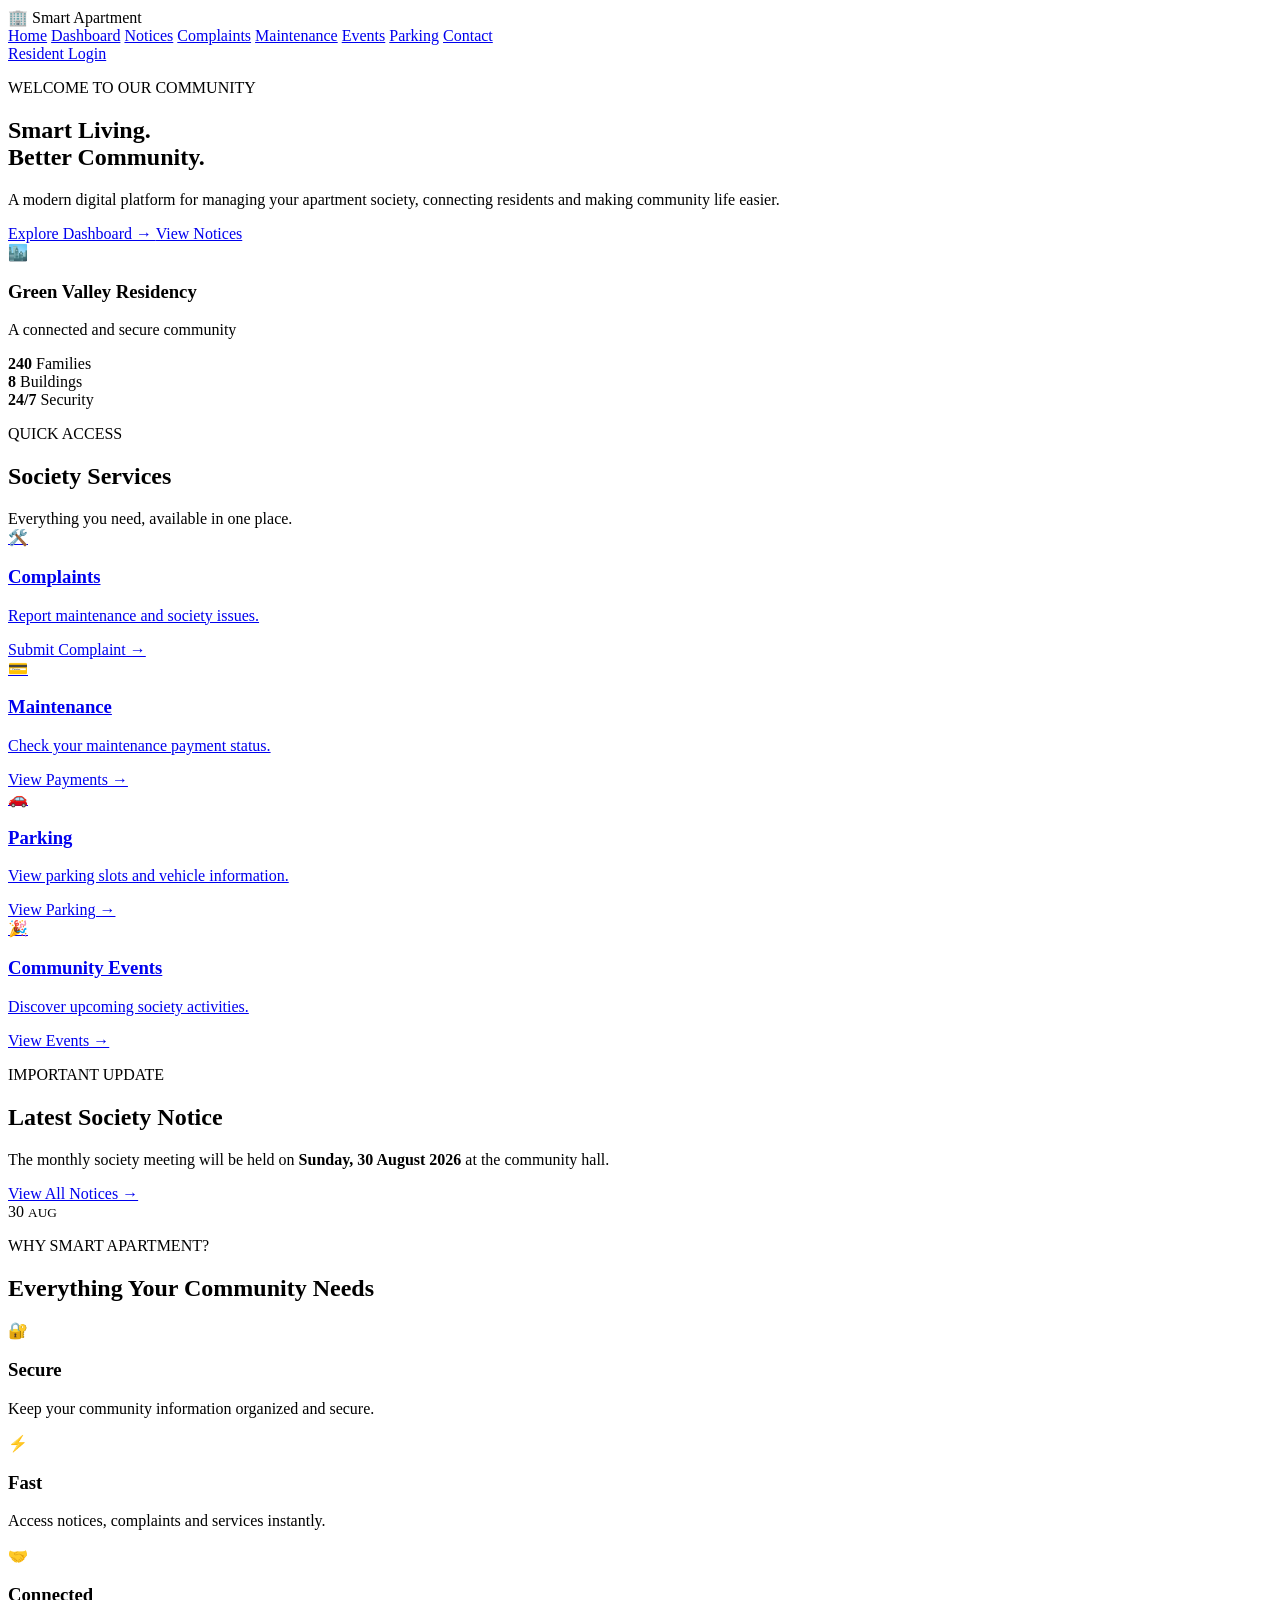
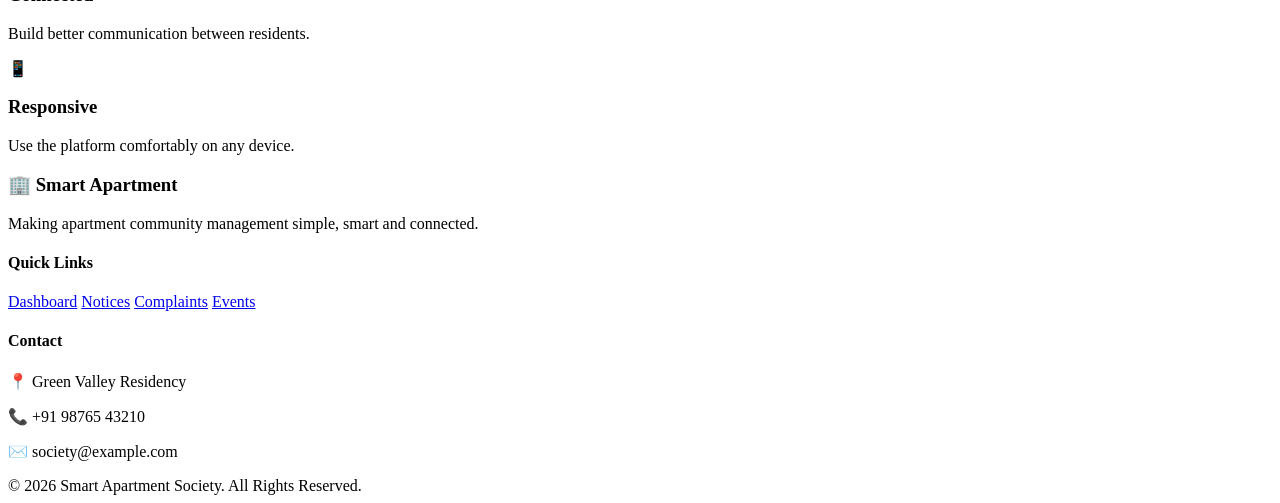
==== index.html @ cad3c81b "Add files via upload" ====
<!DOCTYPE html>
<html lang="en">
<head>
    <meta charset="UTF-8">
    <meta name="viewport" content="width=device-width, initial-scale=1.0">

    <title>Smart Apartment Society</title>

    <link rel="stylesheet" href="css/style.css">
    <link rel="stylesheet" href="css/responsive.css">
</head>

<body>

    <!-- ================= NAVBAR ================= -->

    <header class="navbar">

        <div class="logo">
            <span>🏢</span>
            Smart Apartment
        </div>

        <nav>
            <a href="index.html" class="active">Home</a>
            <a href="dashboard.html">Dashboard</a>
            <a href="notices.html">Notices</a>
            <a href="complaints.html">Complaints</a>
            <a href="maintenance.html">Maintenance</a>
            <a href="events.html">Events</a>
            <a href="parking.html">Parking</a>
            <a href="contact.html">Contact</a>
        </nav>

        <a href="dashboard.html" class="login-btn">
            Resident Login
        </a>

    </header>


    <!-- ================= HERO ================= -->

    <section class="hero">

        <div class="hero-content">

            <p class="hero-small">
                WELCOME TO OUR COMMUNITY
            </p>

            <h1>
                Smart Living.<br>
                Better Community.
            </h1>

            <p class="hero-description">
                A modern digital platform for managing your apartment
                society, connecting residents and making community life easier.
            </p>

            <div class="hero-buttons">

                <a href="dashboard.html" class="primary-btn">
                    Explore Dashboard →
                </a>

                <a href="notices.html" class="secondary-btn">
                    View Notices
                </a>

            </div>

        </div>

        <div class="hero-image">

            <div class="building-card">

                <div class="building-icon">
                    🏙️
                </div>

                <h3>Green Valley Residency</h3>

                <p>
                    A connected and secure community
                </p>

                <div class="building-stats">

                    <div>
                        <strong>240</strong>
                        <span>Families</span>
                    </div>

                    <div>
                        <strong>8</strong>
                        <span>Buildings</span>
                    </div>

                    <div>
                        <strong>24/7</strong>
                        <span>Security</span>
                    </div>

                </div>

            </div>

        </div>

    </section>


    <!-- ================= QUICK SERVICES ================= -->

    <section class="services">

        <div class="section-heading">

            <p>QUICK ACCESS</p>

            <h2>Society Services</h2>

            <span>
                Everything you need, available in one place.
            </span>

        </div>


        <div class="service-grid">

            <a href="complaints.html" class="service-card">

                <div class="service-icon">
                    🛠️
                </div>

                <h3>Complaints</h3>

                <p>
                    Report maintenance and society issues.
                </p>

                <span class="card-link">
                    Submit Complaint →
                </span>

            </a>


            <a href="maintenance.html" class="service-card">

                <div class="service-icon">
                    💳
                </div>

                <h3>Maintenance</h3>

                <p>
                    Check your maintenance payment status.
                </p>

                <span class="card-link">
                    View Payments →
                </span>

            </a>


            <a href="parking.html" class="service-card">

                <div class="service-icon">
                    🚗
                </div>

                <h3>Parking</h3>

                <p>
                    View parking slots and vehicle information.
                </p>

                <span class="card-link">
                    View Parking →
                </span>

            </a>


            <a href="events.html" class="service-card">

                <div class="service-icon">
                    🎉
                </div>

                <h3>Community Events</h3>

                <p>
                    Discover upcoming society activities.
                </p>

                <span class="card-link">
                    View Events →
                </span>

            </a>

        </div>

    </section>


    <!-- ================= NOTICE ================= -->

    <section class="notice-section">

        <div class="notice-content">

            <div>

                <p class="section-label">
                    IMPORTANT UPDATE
                </p>

                <h2>
                    Latest Society Notice
                </h2>

                <p>
                    The monthly society meeting will be held on
                    <strong>Sunday, 30 August 2026</strong> at the
                    community hall.
                </p>

                <a href="notices.html" class="primary-btn">
                    View All Notices →
                </a>

            </div>

            <div class="notice-date">

                <span>30</span>
                <small>AUG</small>

            </div>

        </div>

    </section>


    <!-- ================= FEATURES ================= -->

    <section class="features">

        <div class="section-heading">

            <p>WHY SMART APARTMENT?</p>

            <h2>Everything Your Community Needs</h2>

        </div>


        <div class="feature-grid">

            <div class="feature">

                <div>🔐</div>

                <h3>Secure</h3>

                <p>
                    Keep your community information organized and secure.
                </p>

            </div>


            <div class="feature">

                <div>⚡</div>

                <h3>Fast</h3>

                <p>
                    Access notices, complaints and services instantly.
                </p>

            </div>


            <div class="feature">

                <div>🤝</div>

                <h3>Connected</h3>

                <p>
                    Build better communication between residents.
                </p>

            </div>


            <div class="feature">

                <div>📱</div>

                <h3>Responsive</h3>

                <p>
                    Use the platform comfortably on any device.
                </p>

            </div>

        </div>

    </section>


    <!-- ================= FOOTER ================= -->

    <footer>

        <div class="footer-content">

            <div>

                <h3>🏢 Smart Apartment</h3>

                <p>
                    Making apartment community management
                    simple, smart and connected.
                </p>

            </div>


            <div>

                <h4>Quick Links</h4>

                <a href="dashboard.html">Dashboard</a>
                <a href="notices.html">Notices</a>
                <a href="complaints.html">Complaints</a>
                <a href="events.html">Events</a>

            </div>


            <div>

                <h4>Contact</h4>

                <p>📍 Green Valley Residency</p>
                <p>📞 +91 98765 43210</p>
                <p>✉️ society@example.com</p>

            </div>

        </div>


        <div class="copyright">

            © 2026 Smart Apartment Society. All Rights Reserved.

        </div>

    </footer>


    <script src="js/main.js"></script>

</body>
</html>
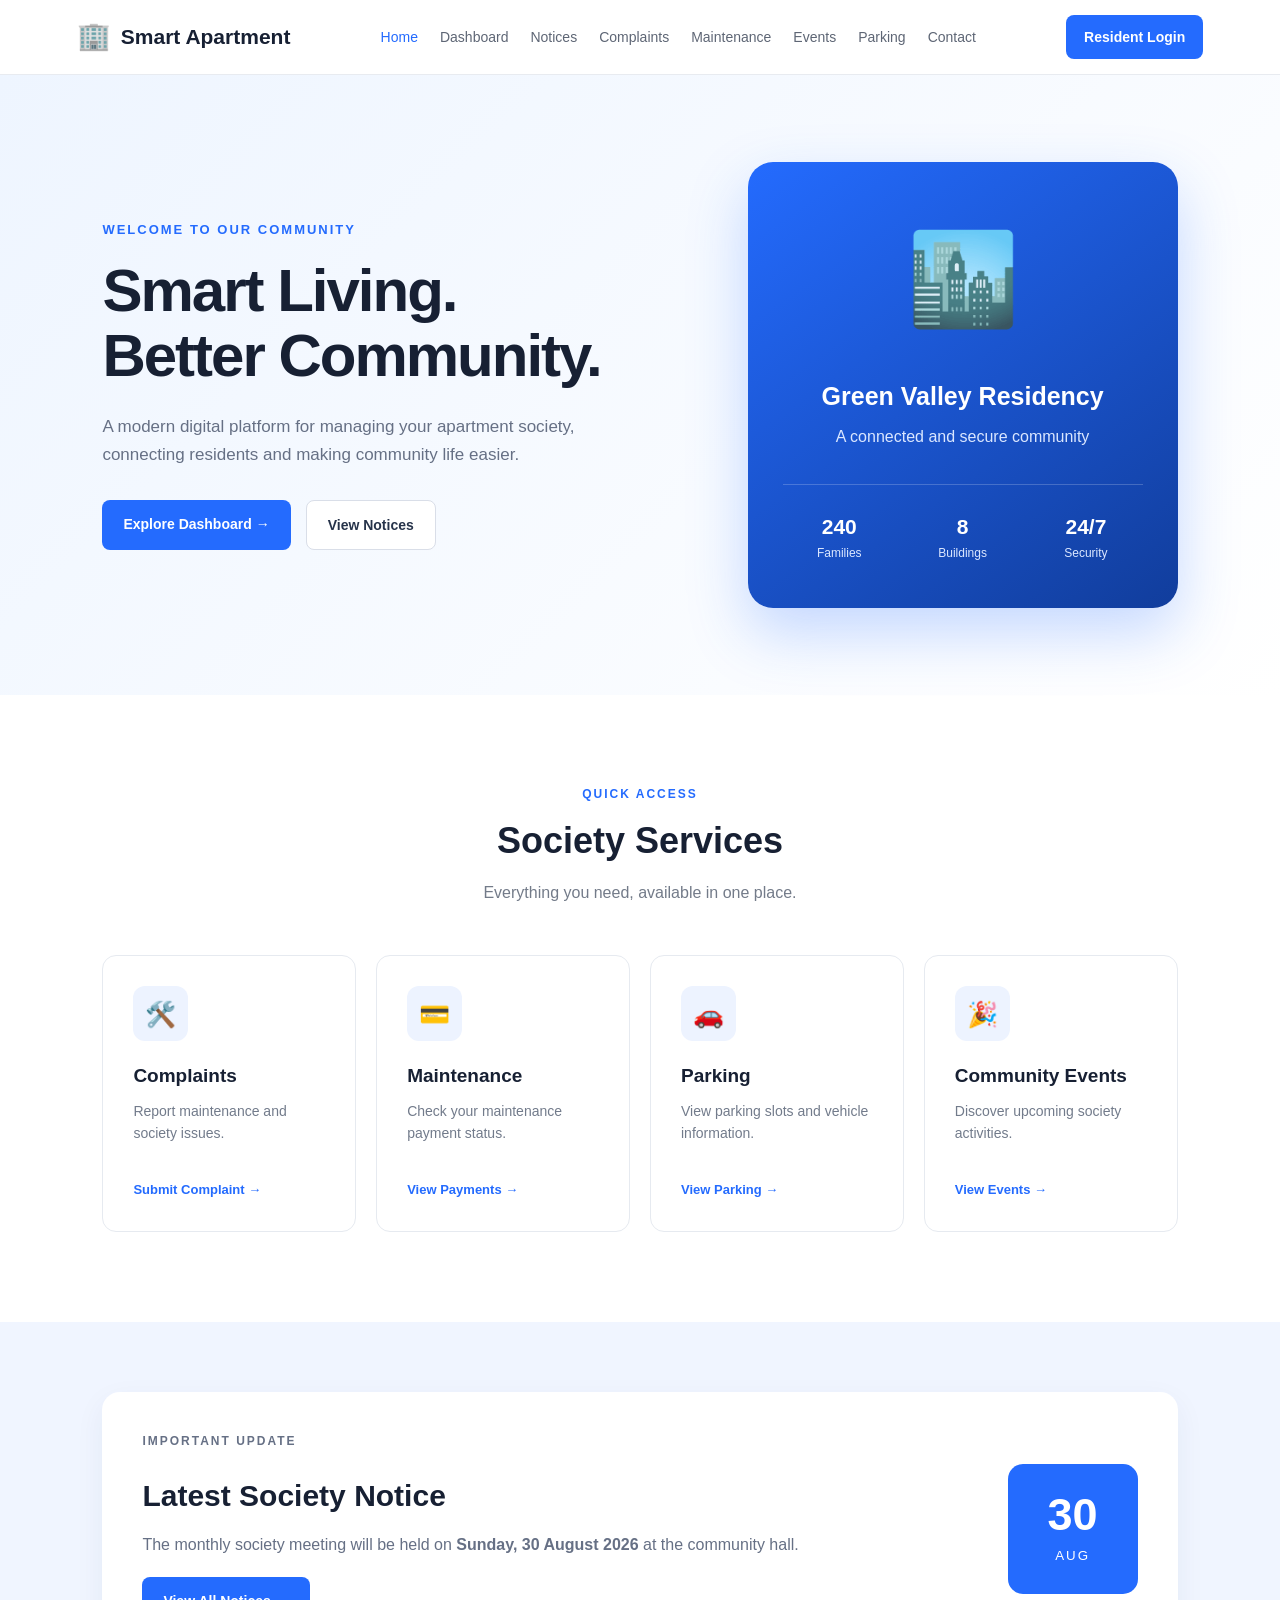
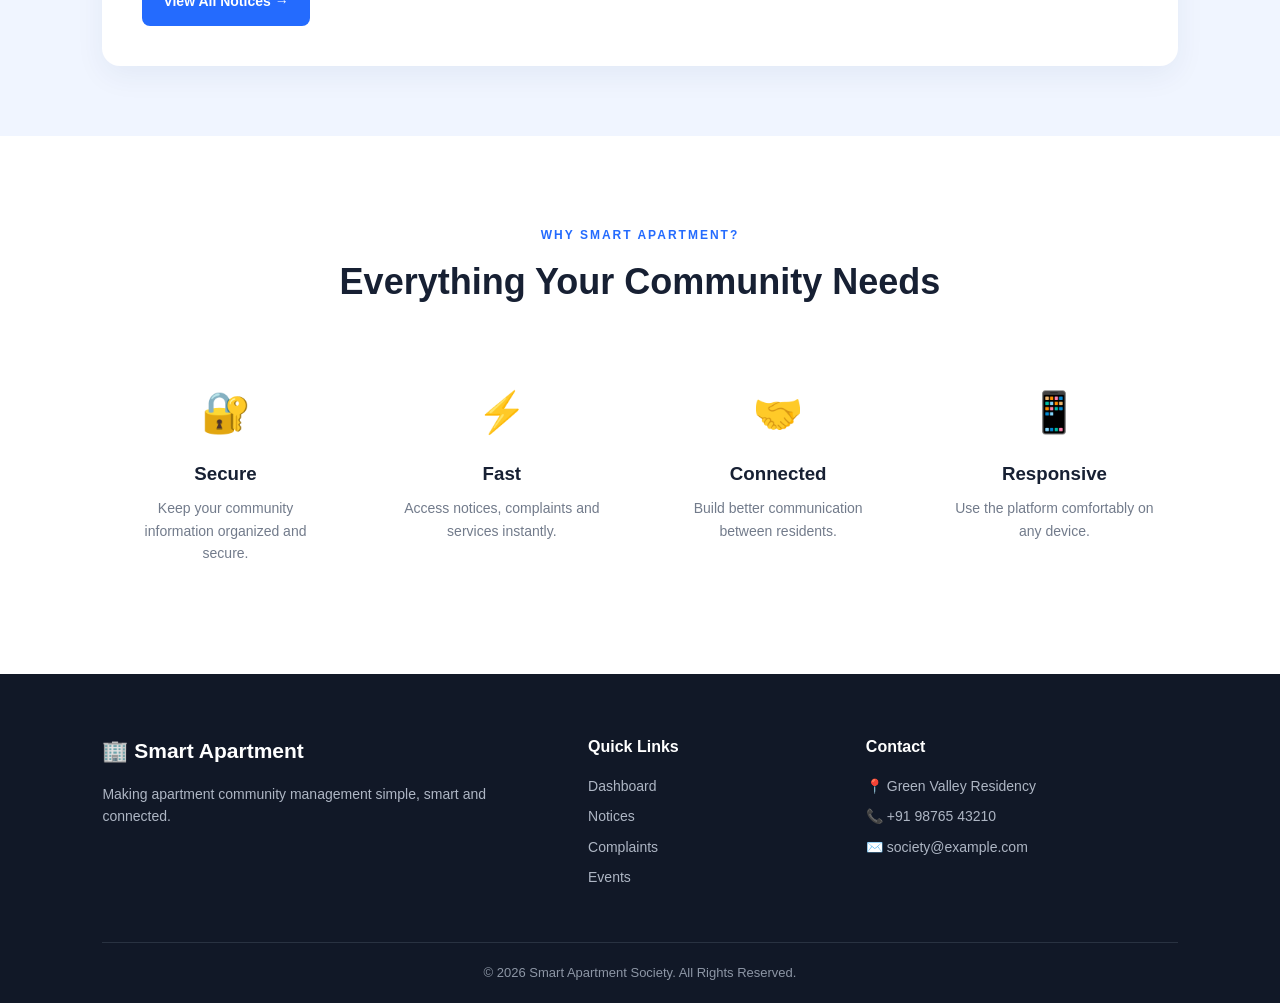
==== commit 63aafd87: "Fix stylesheet links in index.html Updated stylesheet links for correct paths." ====
--- a/index.html
+++ b/index.html
@@ -6,8 +6,8 @@
 
     <title>Smart Apartment Society</title>
 
-    <link rel="stylesheet" href="css/style.css">
-    <link rel="stylesheet" href="css/responsive.css">
+    <link rel="stylesheet" href="./style.css">
+    <link rel="stylesheet" href="css/responsive.cs">
 </head>
 
 <body>
@@ -378,4 +378,4 @@
     <script src="js/main.js"></script>
 
 </body>
-</html>+</html>
--- a/style.css
+++ b/style.css
@@ -0,0 +1,1089 @@
+/* =========================
+   GLOBAL
+========================= */
+
+* {
+    margin: 0;
+    padding: 0;
+    box-sizing: border-box;
+}
+
+html {
+    scroll-behavior: smooth;
+}
+
+body {
+    font-family: Arial, Helvetica, sans-serif;
+    background: #f7f9fc;
+    color: #172033;
+    line-height: 1.6;
+}
+
+a {
+    text-decoration: none;
+    color: inherit;
+}
+
+
+/* =========================
+   NAVBAR
+========================= */
+
+.navbar {
+    width: 100%;
+    min-height: 75px;
+    padding: 0 6%;
+    display: flex;
+    align-items: center;
+    justify-content: space-between;
+    background: #ffffff;
+    border-bottom: 1px solid #e8ebf0;
+    position: sticky;
+    top: 0;
+    z-index: 1000;
+}
+
+.logo {
+    display: flex;
+    align-items: center;
+    gap: 10px;
+    font-size: 21px;
+    font-weight: 700;
+    color: #172033;
+}
+
+.logo span {
+    font-size: 27px;
+}
+
+.navbar nav {
+    display: flex;
+    align-items: center;
+    gap: 22px;
+}
+
+.navbar nav a {
+    font-size: 14px;
+    color: #5e6675;
+    font-weight: 500;
+    transition: 0.3s;
+}
+
+.navbar nav a:hover,
+.navbar nav a.active {
+    color: #246bfe;
+}
+
+.login-btn {
+    background: #246bfe;
+    color: white;
+    padding: 11px 18px;
+    border-radius: 8px;
+    font-size: 14px;
+    font-weight: 600;
+    transition: 0.3s;
+}
+
+.login-btn:hover {
+    background: #1454d6;
+    transform: translateY(-2px);
+}
+
+
+/* =========================
+   HERO
+========================= */
+
+.hero {
+    min-height: 620px;
+    padding: 80px 8%;
+    display: flex;
+    align-items: center;
+    justify-content: space-between;
+    gap: 60px;
+    background:
+        linear-gradient(135deg, #eef5ff, #ffffff);
+}
+
+.hero-content {
+    max-width: 600px;
+}
+
+.hero-small {
+    color: #246bfe;
+    font-size: 13px;
+    font-weight: 700;
+    letter-spacing: 2px;
+    margin-bottom: 18px;
+}
+
+.hero h1 {
+    font-size: 60px;
+    line-height: 1.08;
+    letter-spacing: -2px;
+    margin-bottom: 25px;
+}
+
+.hero-description {
+    color: #667085;
+    font-size: 17px;
+    max-width: 540px;
+    margin-bottom: 32px;
+}
+
+.hero-buttons {
+    display: flex;
+    gap: 15px;
+    flex-wrap: wrap;
+}
+
+.primary-btn,
+.secondary-btn {
+    display: inline-block;
+    padding: 13px 21px;
+    border-radius: 8px;
+    font-size: 14px;
+    font-weight: 600;
+    transition: 0.3s;
+}
+
+.primary-btn {
+    background: #246bfe;
+    color: white;
+}
+
+.primary-btn:hover {
+    background: #1454d6;
+    transform: translateY(-2px);
+}
+
+.secondary-btn {
+    background: white;
+    border: 1px solid #d9dee8;
+    color: #26334a;
+}
+
+.secondary-btn:hover {
+    border-color: #246bfe;
+    color: #246bfe;
+}
+
+
+/* =========================
+   BUILDING CARD
+========================= */
+
+.hero-image {
+    width: 430px;
+}
+
+.building-card {
+    min-height: 420px;
+    padding: 45px 35px;
+    border-radius: 25px;
+    background:
+        linear-gradient(
+            145deg,
+            #246bfe,
+            #113d9c
+        );
+    color: white;
+    box-shadow: 0 25px 60px rgba(36, 107, 254, 0.25);
+    display: flex;
+    flex-direction: column;
+    justify-content: center;
+    text-align: center;
+}
+
+.building-icon {
+    font-size: 90px;
+    margin-bottom: 25px;
+}
+
+.building-card h3 {
+    font-size: 25px;
+    margin-bottom: 8px;
+}
+
+.building-card > p {
+    color: #dbe7ff;
+    margin-bottom: 35px;
+}
+
+.building-stats {
+    display: grid;
+    grid-template-columns: repeat(3, 1fr);
+    gap: 10px;
+    border-top: 1px solid rgba(255,255,255,0.2);
+    padding-top: 25px;
+}
+
+.building-stats div {
+    display: flex;
+    flex-direction: column;
+}
+
+.building-stats strong {
+    font-size: 21px;
+}
+
+.building-stats span {
+    font-size: 12px;
+    color: #dbe7ff;
+}
+
+
+/* =========================
+   SECTIONS
+========================= */
+
+.services,
+.features {
+    padding: 90px 8%;
+    background: white;
+}
+
+.section-heading {
+    text-align: center;
+    margin-bottom: 50px;
+}
+
+.section-heading p,
+.section-label {
+    color: #246bfe;
+    font-size: 12px;
+    font-weight: 700;
+    letter-spacing: 2px;
+    margin-bottom: 8px;
+}
+
+.section-heading h2 {
+    font-size: 36px;
+    margin-bottom: 10px;
+}
+
+.section-heading span {
+    color: #737b89;
+}
+
+
+/* =========================
+   SERVICE CARDS
+========================= */
+
+.service-grid {
+    display: grid;
+    grid-template-columns: repeat(4, 1fr);
+    gap: 20px;
+}
+
+.service-card {
+    padding: 30px;
+    border: 1px solid #e6eaf0;
+    border-radius: 14px;
+    background: #ffffff;
+    transition: 0.3s;
+}
+
+.service-card:hover {
+    transform: translateY(-7px);
+    box-shadow: 0 15px 35px rgba(20, 40, 80, 0.1);
+    border-color: #cddcff;
+}
+
+.service-icon {
+    width: 55px;
+    height: 55px;
+    border-radius: 12px;
+    display: flex;
+    align-items: center;
+    justify-content: center;
+    background: #edf3ff;
+    font-size: 25px;
+    margin-bottom: 20px;
+}
+
+.service-card h3 {
+    margin-bottom: 8px;
+    font-size: 19px;
+}
+
+.service-card p {
+    color: #727b8b;
+    font-size: 14px;
+    min-height: 65px;
+}
+
+.card-link {
+    display: inline-block;
+    color: #246bfe;
+    font-size: 13px;
+    font-weight: 600;
+    margin-top: 15px;
+}
+
+
+/* =========================
+   NOTICE
+========================= */
+
+.notice-section {
+    padding: 70px 8%;
+    background: #f0f5ff;
+}
+
+.notice-content {
+    max-width: 1100px;
+    margin: auto;
+    padding: 40px;
+    background: white;
+    border-radius: 18px;
+    display: flex;
+    align-items: center;
+    justify-content: space-between;
+    gap: 30px;
+    box-shadow: 0 10px 30px rgba(20, 50, 100, 0.06);
+}
+
+.notice-content h2 {
+    font-size: 30px;
+    margin-bottom: 12px;
+}
+
+.notice-content p {
+    color: #667085;
+    margin-bottom: 20px;
+}
+
+.notice-date {
+    min-width: 130px;
+    height: 130px;
+    border-radius: 15px;
+    background: #246bfe;
+    color: white;
+    display: flex;
+    flex-direction: column;
+    justify-content: center;
+    align-items: center;
+}
+
+.notice-date span {
+    font-size: 45px;
+    font-weight: 700;
+    line-height: 1;
+}
+
+.notice-date small {
+    margin-top: 8px;
+    letter-spacing: 2px;
+}
+
+
+/* =========================
+   FEATURES
+========================= */
+
+.feature-grid {
+    max-width: 1100px;
+    margin: auto;
+    display: grid;
+    grid-template-columns: repeat(4, 1fr);
+    gap: 30px;
+}
+
+.feature {
+    text-align: center;
+    padding: 20px;
+}
+
+.feature > div {
+    font-size: 40px;
+    margin-bottom: 15px;
+}
+
+.feature h3 {
+    margin-bottom: 8px;
+}
+
+.feature p {
+    color: #727b8b;
+    font-size: 14px;
+}
+
+
+/* =========================
+   FOOTER
+========================= */
+
+footer {
+    background: #111827;
+    color: white;
+    padding: 60px 8% 20px;
+}
+
+.footer-content {
+    display: grid;
+    grid-template-columns: 2fr 1fr 1.5fr;
+    gap: 70px;
+    max-width: 1200px;
+    margin: auto;
+}
+
+.footer-content h3 {
+    font-size: 21px;
+    margin-bottom: 15px;
+}
+
+.footer-content h4 {
+    margin-bottom: 15px;
+}
+
+.footer-content p {
+    color: #aeb6c4;
+    font-size: 14px;
+    margin-bottom: 8px;
+}
+
+.footer-content a {
+    display: block;
+    color: #aeb6c4;
+    font-size: 14px;
+    margin-bottom: 8px;
+    transition: 0.3s;
+}
+
+.footer-content a:hover {
+    color: white;
+}
+
+.copyright {
+    text-align: center;
+    border-top: 1px solid #293241;
+    margin-top: 45px;
+    padding-top: 20px;
+    color: #8d96a5;
+    font-size: 13px;
+}
+
+
+/* =========================
+   BUTTON EFFECT
+========================= */
+
+button,
+a {
+    cursor: pointer;
+}
+/* =========================
+   DASHBOARD
+========================= */
+
+.dashboard {
+    max-width: 1250px;
+    margin: auto;
+    padding: 60px 5%;
+}
+
+.dashboard-header {
+    display: flex;
+    justify-content: space-between;
+    align-items: center;
+    margin-bottom: 40px;
+}
+
+.dashboard-header h1 {
+    font-size: 34px;
+}
+
+.dashboard-header p:not(.section-label) {
+    color: #727b8b;
+}
+
+.resident-profile {
+    display: flex;
+    align-items: center;
+    gap: 12px;
+}
+
+.profile-avatar {
+    width: 50px;
+    height: 50px;
+    border-radius: 50%;
+    background: #246bfe;
+    color: white;
+    display: flex;
+    justify-content: center;
+    align-items: center;
+    font-weight: bold;
+}
+
+.resident-profile span {
+    display: block;
+    color: #777;
+    font-size: 13px;
+}
+
+
+/* STATS */
+
+.dashboard-stats {
+    display: grid;
+    grid-template-columns: repeat(4, 1fr);
+    gap: 20px;
+    margin-bottom: 30px;
+}
+
+.dashboard-stat {
+    background: white;
+    border: 1px solid #e5e9ef;
+    border-radius: 14px;
+    padding: 25px;
+}
+
+.stat-icon {
+    font-size: 25px;
+    margin-bottom: 12px;
+}
+
+.dashboard-stat span {
+    display: block;
+    color: #727b8b;
+    font-size: 13px;
+}
+
+.dashboard-stat strong {
+    display: block;
+    font-size: 27px;
+    margin: 5px 0;
+}
+
+.dashboard-stat small {
+    color: #8991a0;
+}
+
+
+/* GRID */
+
+.dashboard-grid {
+    display: grid;
+    grid-template-columns: 1.5fr 1fr;
+    gap: 25px;
+    margin-bottom: 25px;
+}
+
+.dashboard-panel,
+.form-card,
+.table-card,
+.parking-availability {
+    background: white;
+    border: 1px solid #e5e9ef;
+    border-radius: 15px;
+    padding: 30px;
+}
+
+.panel-heading {
+    display: flex;
+    justify-content: space-between;
+    align-items: center;
+    margin-bottom: 25px;
+}
+
+.panel-heading h2 {
+    font-size: 20px;
+}
+
+.panel-heading a {
+    color: #246bfe;
+    font-size: 13px;
+}
+
+
+/* NOTICES */
+
+.notice-item {
+    display: flex;
+    gap: 15px;
+    padding: 17px 0;
+    border-bottom: 1px solid #edf0f4;
+}
+
+.notice-item:last-child {
+    border-bottom: none;
+}
+
+.notice-small-icon {
+    width: 42px;
+    height: 42px;
+    background: #edf3ff;
+    border-radius: 10px;
+    display: flex;
+    justify-content: center;
+    align-items: center;
+}
+
+.notice-item h3 {
+    font-size: 15px;
+}
+
+.notice-item p {
+    color: #777f8d;
+    font-size: 13px;
+}
+
+.notice-item small {
+    color: #a0a7b2;
+    font-size: 11px;
+}
+
+
+/* QUICK ACTIONS */
+
+.quick-actions {
+    display: grid;
+    grid-template-columns: repeat(2, 1fr);
+    gap: 15px;
+}
+
+.quick-actions a {
+    padding: 20px;
+    border: 1px solid #e5e9ef;
+    border-radius: 10px;
+    font-size: 25px;
+    transition: 0.3s;
+}
+
+.quick-actions a:hover {
+    border-color: #246bfe;
+    transform: translateY(-3px);
+}
+
+.quick-actions span {
+    display: block;
+    font-size: 13px;
+    font-weight: 600;
+    margin-top: 7px;
+}
+
+
+/* EVENT */
+
+.upcoming-event {
+    display: flex;
+    justify-content: space-between;
+    align-items: center;
+}
+
+.upcoming-event h2 {
+    margin-bottom: 8px;
+}
+
+.upcoming-event p:not(.section-label) {
+    color: #727b8b;
+    margin-bottom: 20px;
+}
+
+.event-date {
+    width: 130px;
+    height: 130px;
+    border-radius: 15px;
+    background: #246bfe;
+    color: white;
+    display: flex;
+    flex-direction: column;
+    align-items: center;
+    justify-content: center;
+}
+
+.event-date strong {
+    font-size: 45px;
+    line-height: 1;
+}
+
+.event-date span {
+    letter-spacing: 2px;
+}
+
+
+/* =========================
+   COMMON PAGES
+========================= */
+
+.page-container {
+    max-width: 1200px;
+    margin: auto;
+    padding: 70px 5%;
+    min-height: 700px;
+}
+
+.page-title {
+    text-align: center;
+    margin-bottom: 50px;
+}
+
+.page-title h1 {
+    font-size: 40px;
+    margin-bottom: 10px;
+}
+
+.page-title > p:last-child {
+    color: #727b8b;
+}
+
+
+/* NOTICE PAGE */
+
+.notice-list {
+    display: grid;
+    gap: 20px;
+}
+
+.large-notice {
+    background: white;
+    border: 1px solid #e5e9ef;
+    border-radius: 15px;
+    padding: 25px;
+    display: flex;
+    gap: 25px;
+}
+
+.notice-date-box {
+    min-width: 85px;
+    height: 85px;
+    border-radius: 12px;
+    background: #edf3ff;
+    color: #246bfe;
+    display: flex;
+    flex-direction: column;
+    justify-content: center;
+    align-items: center;
+}
+
+.notice-date-box strong {
+    font-size: 32px;
+    line-height: 1;
+}
+
+.notice-date-box span {
+    font-size: 12px;
+    font-weight: bold;
+}
+
+.large-notice h2 {
+    margin: 8px 0;
+}
+
+.large-notice p {
+    color: #727b8b;
+    margin-bottom: 10px;
+}
+
+.large-notice small {
+    color: #9299a5;
+}
+
+.notice-tag,
+.event-category {
+    color: #246bfe;
+    font-size: 10px;
+    font-weight: bold;
+    letter-spacing: 1px;
+}
+
+.notice-tag.important {
+    color: #e63946;
+}
+
+
+/* FORMS */
+
+.form-layout {
+    display: grid;
+    grid-template-columns: 1fr 1fr;
+    gap: 25px;
+}
+
+.form-card h2 {
+    margin-bottom: 25px;
+}
+
+form {
+    display: flex;
+    flex-direction: column;
+    gap: 10px;
+}
+
+form label {
+    font-size: 13px;
+    font-weight: 600;
+    margin-top: 8px;
+}
+
+input,
+select,
+textarea {
+    width: 100%;
+    border: 1px solid #dce1e8;
+    border-radius: 8px;
+    padding: 12px;
+    font-family: inherit;
+    font-size: 14px;
+    outline: none;
+}
+
+input:focus,
+select:focus,
+textarea:focus {
+    border-color: #246bfe;
+}
+
+textarea {
+    resize: vertical;
+}
+
+
+/* COMPLAINT */
+
+.complaint-item {
+    display: flex;
+    justify-content: space-between;
+    gap: 15px;
+    padding: 20px 0;
+    border-bottom: 1px solid #edf0f4;
+}
+
+.complaint-item h3 {
+    font-size: 15px;
+}
+
+.complaint-item p {
+    color: #777;
+    font-size: 12px;
+}
+
+.complaint-id {
+    color: #246bfe;
+    font-size: 11px;
+    font-weight: bold;
+}
+
+.status {
+    display: inline-block;
+    height: fit-content;
+    padding: 5px 10px;
+    border-radius: 20px;
+    font-size: 11px;
+    font-weight: bold;
+}
+
+.status.pending {
+    background: #fff4d6;
+    color: #a46b00;
+}
+
+.status.resolved,
+.paid {
+    background: #e3f8ed;
+    color: #16834a;
+}
+
+
+/* PAYMENT */
+
+.payment-summary {
+    display: grid;
+    grid-template-columns: repeat(3, 1fr);
+    gap: 20px;
+    margin-bottom: 30px;
+}
+
+.payment-card,
+.parking-card {
+    background: white;
+    border: 1px solid #e5e9ef;
+    border-radius: 15px;
+    padding: 30px;
+}
+
+.payment-card span,
+.parking-card span {
+    display: block;
+    color: #727b8b;
+    font-size: 13px;
+}
+
+.payment-card strong,
+.parking-card strong {
+    display: block;
+    font-size: 30px;
+    margin: 8px 0;
+}
+
+.payment-card small,
+.parking-card small {
+    display: block;
+    color: #9299a5;
+    margin-bottom: 15px;
+}
+
+
+/* TABLE */
+
+.table-wrapper {
+    overflow-x: auto;
+}
+
+table {
+    width: 100%;
+    border-collapse: collapse;
+}
+
+th,
+td {
+    padding: 15px;
+    text-align: left;
+    border-bottom: 1px solid #edf0f4;
+    font-size: 13px;
+}
+
+th {
+    color: #626b79;
+    background: #f8f9fb;
+}
+
+
+/* EVENTS */
+
+.event-grid {
+    display: grid;
+    grid-template-columns: repeat(2, 1fr);
+    gap: 25px;
+}
+
+.event-card {
+    background: white;
+    border: 1px solid #e5e9ef;
+    border-radius: 15px;
+    overflow: hidden;
+}
+
+.event-banner {
+    height: 170px;
+    background: #edf3ff;
+    display: flex;
+    align-items: center;
+    justify-content: center;
+    font-size: 75px;
+}
+
+.event-body {
+    padding: 25px;
+}
+
+.event-body h2 {
+    margin: 8px 0;
+}
+
+.event-body p {
+    color: #727b8b;
+    margin-bottom: 15px;
+}
+
+.event-info {
+    font-size: 13px;
+    color: #626b79;
+    margin: 5px 0;
+}
+
+.event-body .primary-btn {
+    margin-top: 15px;
+}
+
+
+/* PARKING */
+
+.parking-summary {
+    display: grid;
+    grid-template-columns: repeat(3, 1fr);
+    gap: 20px;
+    margin-bottom: 30px;
+}
+
+.parking-slots {
+    display: grid;
+    grid-template-columns: repeat(4, 1fr);
+    gap: 15px;
+    margin-top: 25px;
+}
+
+.slot {
+    padding: 18px;
+    text-align: center;
+    border-radius: 8px;
+    font-weight: bold;
+    font-size: 13px;
+}
+
+.slot.occupied,
+.legend-box.occupied {
+    background: #ffe5e5;
+    color: #c92b2b;
+}
+
+.slot.available,
+.legend-box.available {
+    background: #e3f8ed;
+    color: #16834a;
+}
+
+.parking-legend {
+    display: flex;
+    gap: 25px;
+    margin-top: 20px;
+    font-size: 13px;
+}
+
+.legend-box {
+    display: inline-block;
+    width: 12px;
+    height: 12px;
+    border-radius: 3px;
+    margin-right: 5px;
+}
+
+
+/* CONTACT */
+
+.contact-grid {
+    display: grid;
+    grid-template-columns: 1fr 1fr;
+    gap: 30px;
+}
+
+.contact-info {
+    display: grid;
+    gap: 15px;
+}
+
+.contact-card {
+    display: flex;
+    gap: 18px;
+    align-items: flex-start;
+    padding: 25px;
+    background: white;
+    border: 1px solid #e5e9ef;
+    border-radius: 12px;
+}
+
+.contact-card > div:first-child {
+    font-size: 28px;
+}
+
+.contact-card h3 {
+    font-size: 16px;
+    margin-bottom: 4px;
+}
+
+.contact-card p {
+    color: #727b8b;
+    font-size: 13px;
+}
